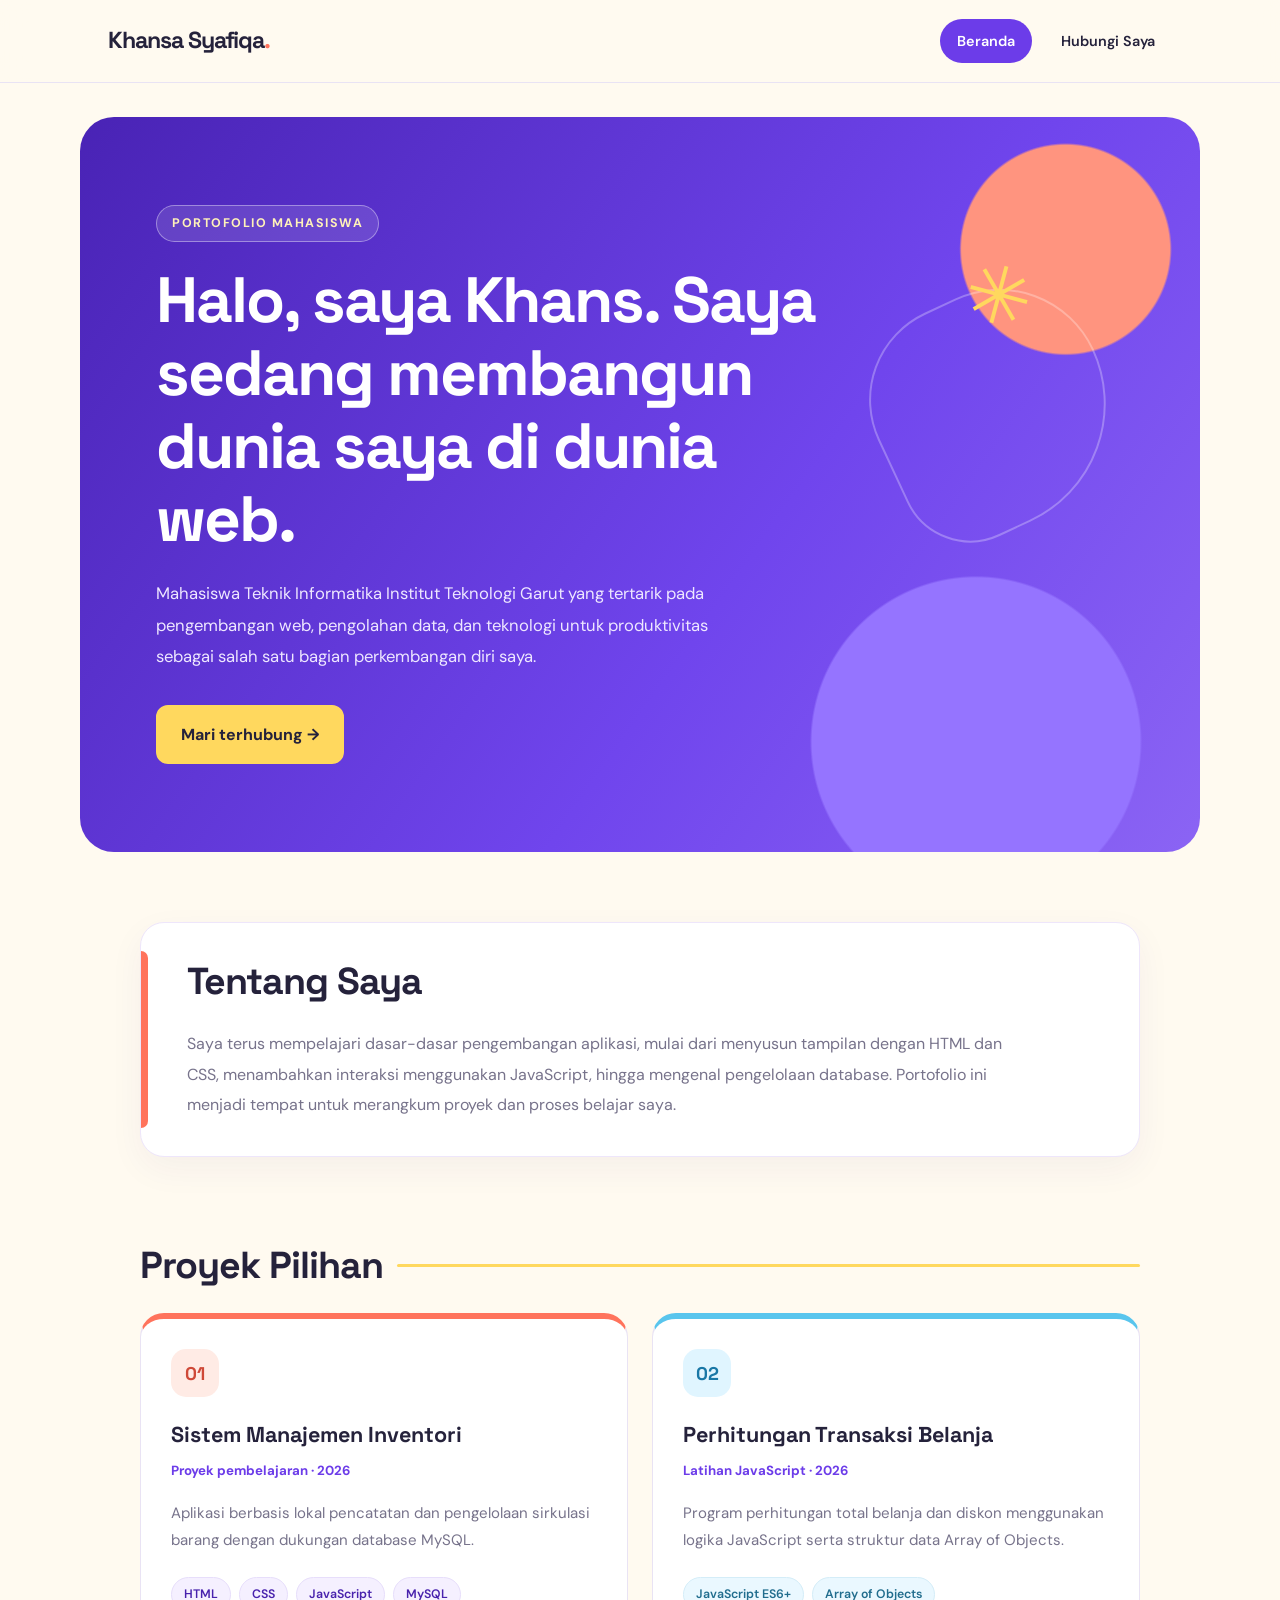
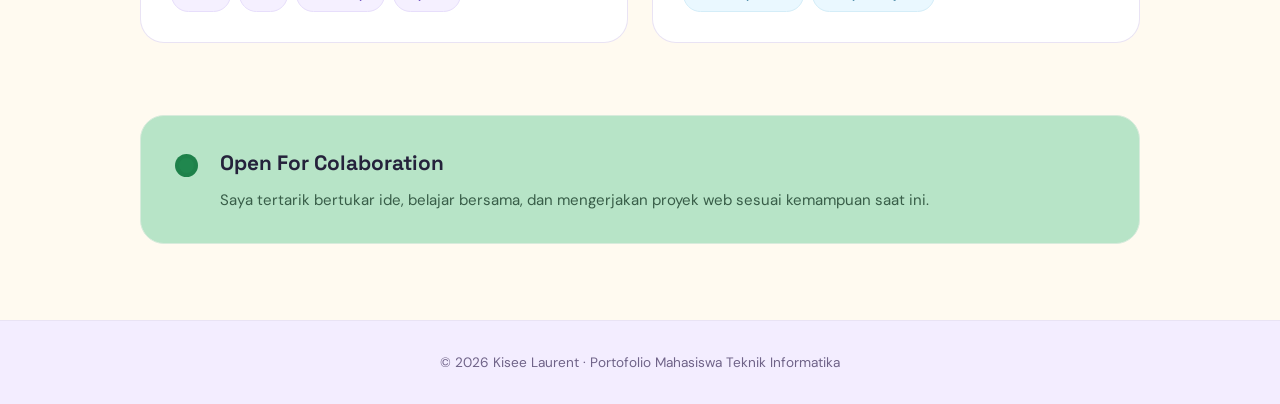
==== P3/index.html @ c059726c "pertemuan 3" ====
<!DOCTYPE html>
<html lang="id">
<head>
    <meta charset="UTF-8">
    <meta name="viewport" content="width=device-width, initial-scale=1.0">
    <title>Portofolio | Khansa Syafiqa</title>
    <link rel="stylesheet" href="style.css">
</head>
<body>
    <header class="site-header">
        <div class="header-inner">
            <h1 class="brand">Khansa Syafiqa<span class="blue">.</span></h1>
            <nav>
                <ul>
                    <li><a class="active" href="index.html">Beranda</a></li>
                    <li><a href="kontak.html">Hubungi Saya</a></li>
                </ul>
            </nav>
        </div>
    </header>

    <main>
        <section class="hero" id="tentang">
            <p class="eyebrow">Portofolio Mahasiswa</p>
            <h2>Halo, saya Khans. Saya sedang membangun dunia saya di dunia web.</h2>
            <p class="intro">
                Mahasiswa Teknik Informatika Institut Teknologi Garut
                yang tertarik pada pengembangan web, pengolahan data,
                dan teknologi untuk produktivitas sebagai salah satu bagian perkembangan diri saya.
            </p>
            <a class="button-link" href="kontak.html">
                Mari terhubung →
            </a>
        </section>

        <section class="about-card">
            <h2 class="section-heading">Tentang Saya</h2>
            <p>
                Saya terus mempelajari dasar-dasar pengembangan aplikasi,
                mulai dari menyusun tampilan dengan HTML dan CSS,
                menambahkan interaksi menggunakan JavaScript, hingga
                mengenal pengelolaan database. Portofolio ini menjadi
                tempat untuk merangkum proyek dan proses belajar saya.
            </p>
        </section>

        <section id="proyek">
            <h2 class="section-heading">Proyek Pilihan</h2>

            <div class="project-grid">
                <article class="project-card">
                    <span class="project-number">01</span>
                    <h3>Sistem Manajemen Inventori</h3>
                    <p class="project-meta">Proyek pembelajaran · 2026</p>
                    <p>
                        Aplikasi berbasis lokal pencatatan dan pengelolaan sirkulasi barang dengan dukungan
                        database MySQL.
                    </p>
                    <div class="tag-list">
                        <span class="tag">HTML</span>
                        <span class="tag">CSS</span>
                        <span class="tag">JavaScript</span>
                        <span class="tag">MySQL</span>
                    </div>
                </article>

                <article class="project-card">
                    <span class="project-number">02</span>
                    <h3>Perhitungan Transaksi Belanja</h3>
                    <p class="project-meta">Latihan JavaScript · 2026</p>
                    <p>
                        Program perhitungan total belanja dan
                        diskon menggunakan logika JavaScript serta
                        struktur data Array of Objects.
                    </p>
                    <div class="tag-list">
                        <span class="tag">JavaScript ES6+</span>
                        <span class="tag">Array of Objects</span>
                    </div>
                </article>
            </div>
        </section>

        <aside class="status-card">
            <span class="status-dot"></span>
            <div>
                <h2>Open for colaboration</h2>
                <p>
                    Saya tertarik bertukar ide, belajar bersama, dan
                    mengerjakan proyek web sesuai kemampuan saat ini.
                </p>
            </div>
        </aside>
    </main>

    <footer class="site-footer">
        <p>© 2026 Kisee Laurent · Portofolio Mahasiswa Teknik Informatika</p>
    </footer>
</body>
</html>
---- P3/style.css ----
@import url('https://fonts.googleapis.com/css2?family=DM+Sans:wght@400;500;600;700&family=Space+Grotesk:wght@400;500;600;700&display=swap');

:root {
    --purple: #6c3ce9;
    --purple-dark: #4822ad;
    --coral: #ff735c;
    --yellow: #ffd85e;
    --blue: #59c5ed;
    --green: #b7e4c7;
    --cream: #fffaf0;
    --white: #ffffff;
    --ink: #25223b;
    --muted: #77738b;
    --line: #e9e3f4;
}

* {
    margin: 0;
    padding: 0;
    box-sizing: border-box;
}

html {
    scroll-behavior: smooth;
}

body {
    font-family: 'DM Sans', sans-serif;
    background: var(--cream);
    color: var(--ink);
    line-height: 1.7;
}

a {
    text-decoration: none;
    color: inherit;
}

.site-header {
    position: sticky;
    top: 0;
    z-index: 10;
    background: rgba(255, 250, 240, 0.94);
    backdrop-filter: blur(14px);
    border-bottom: 1px solid var(--line);
}

.header-inner {
    max-width: 1120px;
    min-height: 82px;
    padding: 18px 28px;
    margin: auto;
    display: flex;
    align-items: center;
    justify-content: space-between;
    gap: 24px;
}

.brand {
    font-family: 'Space Grotesk', sans-serif;
    font-size: 1.45rem;
    font-weight: 700;
    letter-spacing: -1px;
}

.blue {
    color: var(--coral);
}

nav ul {
    display: flex;
    align-items: center;
    gap: 12px;
    list-style: none;
}

nav a {
    display: inline-block;
    padding: 10px 17px;
    border-radius: 50px;
    font-size: 0.9rem;
    font-weight: 600;
    transition: 0.25s ease;
}

nav a:hover {
    background: #eee5ff;
    color: var(--purple);
}

nav a.active {
    background: var(--purple);
    color: var(--white);
}

/* HERO */

.hero {
    position: relative;
    isolation: isolate;
    overflow: hidden;
    max-width: 1120px;
    margin: 34px auto 70px;
    padding: 88px 76px;
    border-radius: 34px;
    color: var(--white);
    background: var(--purple);
    background-image:
        radial-gradient(circle at 88% 18%, #ff947f 0 9%, transparent 9.2%),
        radial-gradient(circle at 80% 85%, #9574ff 0 15%, transparent 15.2%),
        linear-gradient(125deg, #4923b5 0%, #7045ed 60%, #8b64f4 100%);
}

.hero::before {
    content: "";
    position: absolute;
    z-index: -1;
    width: 230px;
    height: 230px;
    right: 8%;
    top: 24%;
    border: 2px solid rgba(255, 255, 255, 0.28);
    border-radius: 48% 52% 65% 35%;
    transform: rotate(-25deg);
}

.hero::after {
    content: "✳";
    position: absolute;
    right: 15%;
    top: 19%;
    font-size: 5rem;
    line-height: 1;
    color: var(--yellow);
    transform: rotate(15deg);
}

.eyebrow {
    display: inline-block;
    margin-bottom: 22px;
    padding: 7px 15px;
    border: 1px solid rgba(255, 255, 255, 0.38);
    border-radius: 50px;
    background: rgba(255, 255, 255, 0.12);
    color: #fff2b9;
    font-size: 0.78rem;
    font-weight: 700;
    letter-spacing: 1.5px;
    text-transform: uppercase;
}

.hero h2 {
    max-width: 710px;
    margin-bottom: 22px;
    font-family: 'Space Grotesk', sans-serif;
    font-size: clamp(2.3rem, 5vw, 4rem);
    font-weight: 700;
    line-height: 1.14;
    letter-spacing: -2px;
}

.intro {
    max-width: 600px;
    margin-bottom: 32px;
    color: #eee7ff;
    font-size: 1.04rem;
    line-height: 1.9;
}

.button-link {
    display: inline-flex;
    align-items: center;
    gap: 12px;
    padding: 14px 23px;
    border: 2px solid var(--yellow);
    border-radius: 12px;
    background: var(--yellow);
    color: var(--ink);
    font-weight: 700;
    transition: transform 0.25s, box-shadow 0.25s;
}

.button-link:hover {
    transform: translateY(-4px);
    box-shadow: 0 9px 0 rgba(35, 20, 80, 0.2);
}

/* SECTION TENTANG */

main > .about-card,
main > #proyek,
.status-card {
    width: min(100% - 56px, 1000px);
    margin-right: auto;
    margin-left: auto;
}

.about-card {
    position: relative;
    margin-bottom: 86px !important;
    padding: 36px 40px 36px 46px;
    border: 1px solid #eee6fb;
    border-radius: 24px;
    background: var(--white);
    box-shadow: 0 12px 35px rgba(64, 37, 111, 0.05);
}

.about-card::before {
    content: "";
    position: absolute;
    top: 28px;
    bottom: 28px;
    left: 0;
    width: 7px;
    border-radius: 0 8px 8px 0;
    background: var(--coral);
}

.section-heading {
    margin-bottom: 25px;
    font-family: 'Space Grotesk', sans-serif;
    font-size: clamp(1.8rem, 3vw, 2.35rem);
    line-height: 1.2;
    letter-spacing: -1px;
}

.about-card p {
    max-width: 850px;
    color: var(--muted);
    line-height: 1.9;
}

/* PROYEK */

#proyek {
    margin-bottom: 72px;
}

#proyek > .section-heading {
    display: flex;
    align-items: center;
    gap: 14px;
}

#proyek > .section-heading::after {
    content: "";
    flex: 1;
    height: 3px;
    border-radius: 5px;
    background: var(--yellow);
}

.project-grid {
    display: grid;
    grid-template-columns: repeat(2, minmax(0, 1fr));
    gap: 24px;
}

.project-card {
    position: relative;
    overflow: hidden;
    padding: 30px;
    border: 1px solid var(--line);
    border-radius: 24px;
    background: var(--white);
    transition: transform 0.25s, box-shadow 0.25s;
}

.project-card:first-child {
    border-top: 6px solid var(--coral);
}

.project-card:last-child {
    border-top: 6px solid var(--blue);
}

.project-card:hover {
    transform: translateY(-7px);
    box-shadow: 0 18px 35px rgba(64, 37, 111, 0.1);
}

.project-number {
    display: inline-flex;
    width: 48px;
    height: 48px;
    align-items: center;
    justify-content: center;
    margin-bottom: 23px;
    border-radius: 15px;
    background: #ffebe5;
    color: #cf4938;
    font-family: 'Space Grotesk', sans-serif;
    font-size: 1.15rem;
    font-weight: 700;
}

.project-card:last-child .project-number {
    background: #e0f5ff;
    color: #1977a6;
}

.project-card h3 {
    margin-bottom: 9px;
    font-family: 'Space Grotesk', sans-serif;
    font-size: 1.35rem;
    line-height: 1.4;
}

.project-meta {
    margin-bottom: 18px;
    color: var(--purple);
    font-size: 0.83rem;
    font-weight: 700;
}

.project-card > p:not(.project-meta) {
    margin-bottom: 23px;
    color: var(--muted);
    font-size: 0.94rem;
    line-height: 1.8;
}

.tag-list {
    display: flex;
    flex-wrap: wrap;
    gap: 8px;
}

.tag {
    padding: 6px 12px;
    border: 1px solid #e7defb;
    border-radius: 50px;
    background: #f5f0ff;
    color: var(--purple-dark);
    font-size: 0.77rem;
    font-weight: 600;
}

.project-card:last-child .tag {
    border-color: #d4edf8;
    background: #eaf8ff;
    color: #216d8e;
}

/* STATUS KOLABORASI */

.status-card {
    display: flex;
    align-items: flex-start;
    gap: 22px;
    margin-bottom: 76px;
    padding: 30px 34px;
    border: 1px solid #d8ebdc;
    border-radius: 24px;
    background: var(--green);
}

.status-dot {
    flex: 0 0 15px;
    width: 15px;
    height: 15px;
    margin-top: 8px;
    border: 4px solid rgba(24, 105, 62, 0.2);
    border-radius: 50%;
    background: #20874e;
    box-sizing: content-box;
}

.status-card h2 {
    margin-bottom: 6px;
    font-family: 'Space Grotesk', sans-serif;
    font-size: 1.3rem;
    text-transform: capitalize;
}

.status-card p {
    color: #385d48;
    font-size: 0.94rem;
}

/* FOOTER */

.site-footer {
    padding: 30px 24px;
    border-top: 1px solid var(--line);
    background: #f3edff;
    color: #6f6388;
    text-align: center;
    font-size: 0.85rem;
}

/* HALAMAN KONTAK */

body:has(form) main {
    width: min(100% - 40px, 760px);
    margin: 48px auto 75px;
    padding: 42px;
    border: 1px solid var(--line);
    border-radius: 26px;
    background: var(--white);
    box-shadow: 0 15px 40px rgba(64, 37, 111, 0.07);
}

body:has(form) header:not(.site-header) {
    padding: 35px 20px;
    background: var(--purple);
    color: var(--white);
    text-align: center;
}

body:has(form) main h2 {
    margin-bottom: 28px;
    font-family: 'Space Grotesk', sans-serif;
    font-size: 1.8rem;
    line-height: 1.3;
}

form p {
    margin-bottom: 22px;
}

form label {
    display: inline-block;
    margin-bottom: 8px;
    color: var(--ink);
    font-size: 0.92rem;
    font-weight: 700;
}

form input,
form select,
form textarea {
    width: 100%;
    padding: 13px 15px;
    border: 1.5px solid #e3dcef;
    border-radius: 12px;
    outline: none;
    background: #fdfbff;
    color: var(--ink);
    font: inherit;
    transition: border-color 0.2s, box-shadow 0.2s;
}

form input:focus,
form select:focus,
form textarea:focus {
    border-color: var(--purple);
    box-shadow: 0 0 0 4px rgba(108, 60, 233, 0.1);
}

form textarea {
    resize: vertical;
}

form button {
    margin: 4px 8px 0 0;
    padding: 12px 20px;
    border: none;
    border-radius: 11px;
    background: var(--purple);
    color: var(--white);
    font: inherit;
    font-weight: 700;
    cursor: pointer;
    transition: transform 0.2s, background 0.2s;
}

form button:hover {
    transform: translateY(-2px);
    background: var(--purple-dark);
}

form button[type="reset"] {
    background: #ffebe5;
    color: #b53e31;
}

body:has(form) footer {
    padding: 25px;
    color: var(--muted);
    text-align: center;
    font-size: 0.85rem;
}

/* RESPONSIVE */

@media (max-width: 900px) {
    .hero {
        margin: 24px;
        padding: 65px 42px;
    }

    .hero::after {
        right: 9%;
        font-size: 3.5rem;
    }

    .hero::before {
        right: 2%;
        width: 170px;
        height: 170px;
    }
}

@media (max-width: 640px) {
    .header-inner {
        min-height: 72px;
        padding: 14px 18px;
        flex-wrap: wrap;
    }

    .brand {
        font-size: 1.2rem;
    }

    nav ul {
        gap: 2px;
    }

    nav a {
        padding: 8px 11px;
        font-size: 0.82rem;
    }

    .hero {
        margin: 18px 14px 48px;
        padding: 48px 25px;
        border-radius: 25px;
    }

    .hero h2 {
        font-size: 2.35rem;
        letter-spacing: -1.2px;
    }

    .hero::before {
        top: auto;
        right: -50px;
        bottom: -55px;
        width: 140px;
        height: 140px;
    }

    .hero::after {
        top: 12%;
        right: 9%;
        font-size: 2.6rem;
    }

    main > .about-card,
    main > #proyek,
    .status-card {
        width: calc(100% - 28px);
    }

    .about-card {
        padding: 29px 25px 29px 30px;
        margin-bottom: 55px !important;
    }

    .section-heading {
        font-size: 1.8rem;
    }

    .project-grid {
        grid-template-columns: 1fr;
        gap: 18px;
    }

    .project-card {
        padding: 25px;
    }

    #proyek {
        margin-bottom: 48px;
    }

    .status-card {
        gap: 15px;
        padding: 24px 20px;
        margin-bottom: 50px;
    }

    body:has(form) main {
        width: calc(100% - 28px);
        margin: 25px auto 45px;
        padding: 26px 20px;
    }

    body:has(form) main h2 {
        font-size: 1.55rem;
    }

    form button {
        margin-bottom: 8px;
    }
}

@media (prefers-reduced-motion: reduce) {
    *,
    *::before,
    *::after {
        scroll-behavior: auto !important;
        transition: none !important;
    }
}
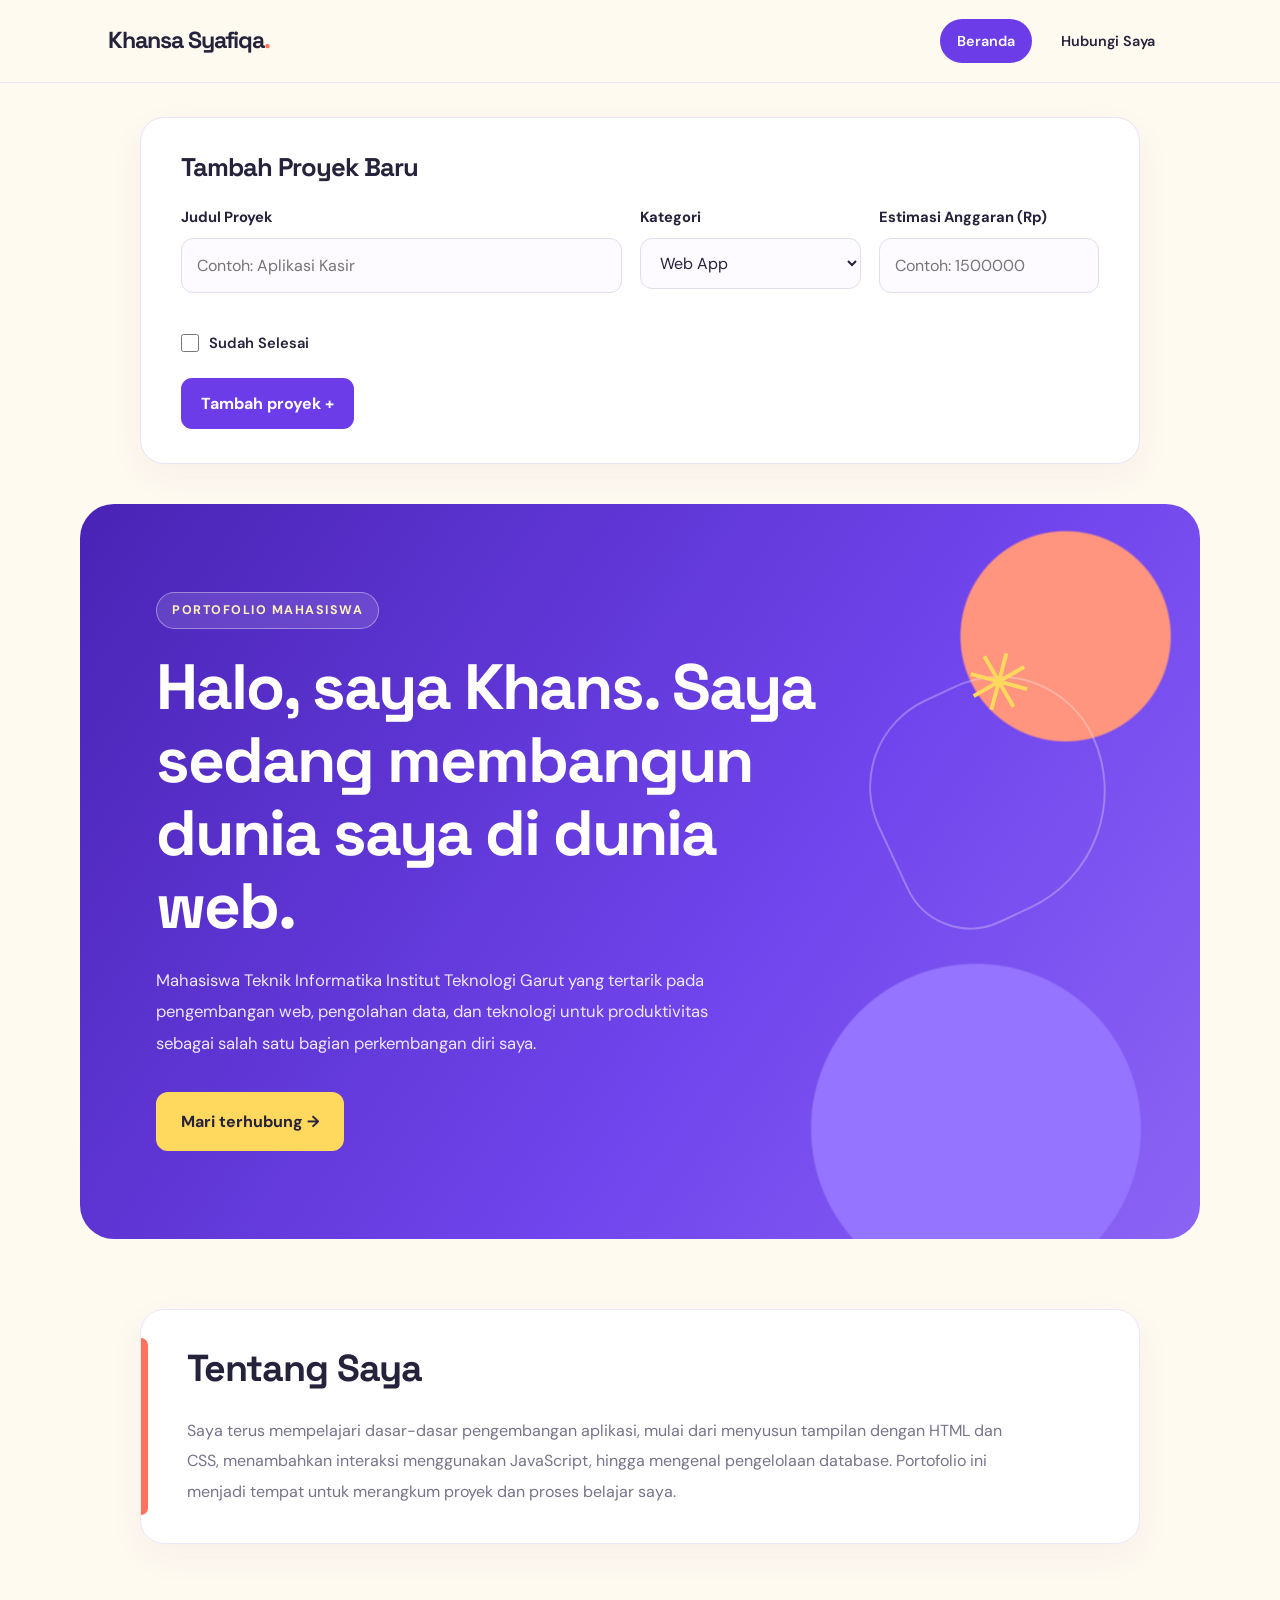
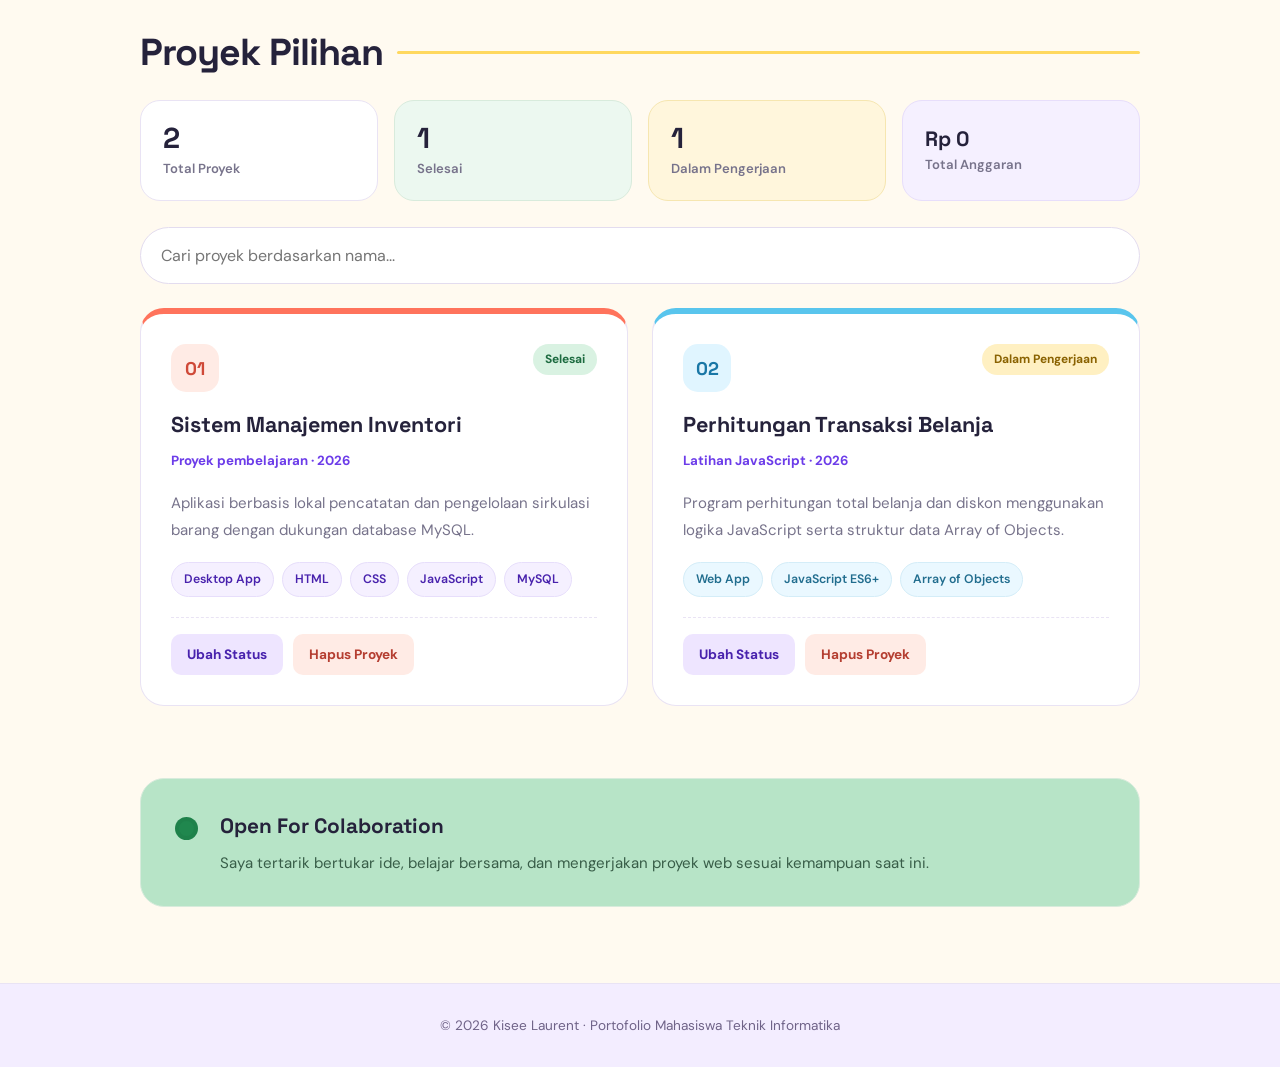
==== commit 0ff97513: "Menyelesaikan tugas manajemen portofolio interaktif" ====
--- a/P3/index.html
+++ b/P3/index.html
@@ -1,4 +1,3 @@
-
 <!DOCTYPE html>
 <html lang="id">
 <head>
@@ -21,6 +20,45 @@
     </header>
 
     <main>
+        <!-- FITUR 1: FORM INPUT PROYEK -->
+        <section class="add-project" id="tambah-proyek">
+            <h2 class="section-heading">Tambah Proyek Baru</h2>
+            <form id="project-form" novalidate>
+                <div class="form-row">
+                    <div class="form-field">
+                        <label for="judul">Judul Proyek</label>
+                        <input type="text" id="judul" name="judul" placeholder="Contoh: Aplikasi Kasir">
+                        <small class="field-error" id="judul-error" role="alert"></small>
+                    </div>
+
+                    <div class="form-field">
+                        <label for="kategori">Kategori</label>
+                        <select id="kategori" name="kategori">
+                            <option value="Web App">Web App</option>
+                            <option value="Mobile App">Mobile App</option>
+                            <option value="Desktop App">Desktop App</option>
+                            <option value="UI/UX Design">UI/UX Design</option>
+                        </select>
+                    </div>
+
+                    <div class="form-field">
+                        <label for="anggaran">Estimasi Anggaran (Rp)</label>
+                        <input type="number" id="anggaran" name="anggaran" placeholder="Contoh: 1500000" min="0" step="any">
+                        <small class="field-error" id="anggaran-error" role="alert"></small>
+                    </div>
+                </div>
+
+                <label class="check-field" for="selesai">
+                    <input type="checkbox" id="selesai" name="selesai">
+                    <span>Sudah Selesai</span>
+                </label>
+
+                <div class="form-actions">
+                    <button type="submit">Tambah proyek +</button>
+                </div>
+            </form>
+        </section>
+
         <section class="hero" id="tentang">
             <p class="eyebrow">Portofolio Mahasiswa</p>
             <h2>Halo, saya Khans. Saya sedang membangun dunia saya di dunia web.</h2>
@@ -48,38 +86,35 @@
         <section id="proyek">
             <h2 class="section-heading">Proyek Pilihan</h2>
 
-            <div class="project-grid">
-                <article class="project-card">
-                    <span class="project-number">01</span>
-                    <h3>Sistem Manajemen Inventori</h3>
-                    <p class="project-meta">Proyek pembelajaran · 2026</p>
-                    <p>
-                        Aplikasi berbasis lokal pencatatan dan pengelolaan sirkulasi barang dengan dukungan
-                        database MySQL.
-                    </p>
-                    <div class="tag-list">
-                        <span class="tag">HTML</span>
-                        <span class="tag">CSS</span>
-                        <span class="tag">JavaScript</span>
-                        <span class="tag">MySQL</span>
-                    </div>
-                </article>
+            <!-- Kartu statistik -->
+            <div class="stats-grid" id="stats">
+                <div class="stat-card">
+                    <span class="stat-value" id="stat-total">0</span>
+                    <span class="stat-label">Total Proyek</span>
+                </div>
+                <div class="stat-card stat-done">
+                    <span class="stat-value" id="stat-selesai">0</span>
+                    <span class="stat-label">Selesai</span>
+                </div>
+                <div class="stat-card stat-progress">
+                    <span class="stat-value" id="stat-proses">0</span>
+                    <span class="stat-label">Dalam Pengerjaan</span>
+                </div>
+                <div class="stat-card stat-budget">
+                    <span class="stat-value" id="stat-anggaran">Rp 0</span>
+                    <span class="stat-label">Total Anggaran</span>
+                </div>
+            </div>
 
-                <article class="project-card">
-                    <span class="project-number">02</span>
-                    <h3>Perhitungan Transaksi Belanja</h3>
-                    <p class="project-meta">Latihan JavaScript · 2026</p>
-                    <p>
-                        Program perhitungan total belanja dan
-                        diskon menggunakan logika JavaScript serta
-                        struktur data Array of Objects.
-                    </p>
-                    <div class="tag-list">
-                        <span class="tag">JavaScript ES6+</span>
-                        <span class="tag">Array of Objects</span>
-                    </div>
-                </article>
+            <!-- FITUR 2: PENCARIAN REAL-TIME -->
+            <div class="search-box">
+                <label for="cari" class="visually-hidden">Cari proyek</label>
+                <input type="search" id="cari" placeholder="Cari proyek berdasarkan nama..." autocomplete="off">
             </div>
+
+            <!-- Daftar proyek dirender oleh script.js -->
+            <div class="project-grid" id="project-list"></div>
+            <p class="empty-state" id="empty-state" hidden></p>
         </section>
 
         <aside class="status-card">
@@ -97,5 +132,7 @@
     <footer class="site-footer">
         <p>© 2026 Kisee Laurent · Portofolio Mahasiswa Teknik Informatika</p>
     </footer>
+
+    <script src="script.js"></script>
 </body>
-</html>+</html>
--- a/P3/style.css
+++ b/P3/style.css
@@ -189,6 +189,7 @@
 /* SECTION TENTANG */
 
 main > .about-card,
+main > .add-project,
 main > #proyek,
 .status-card {
     width: min(100% - 56px, 1000px);
@@ -267,12 +268,12 @@
     transition: transform 0.25s, box-shadow 0.25s;
 }
 
-.project-card:first-child {
+.project-card {
     border-top: 6px solid var(--coral);
 }
 
-.project-card:last-child {
-    border-top: 6px solid var(--blue);
+.project-card:nth-child(even) {
+    border-top-color: var(--blue);
 }
 
 .project-card:hover {
@@ -295,7 +296,7 @@
     font-weight: 700;
 }
 
-.project-card:last-child .project-number {
+.project-card:nth-child(even) .project-number {
     background: #e0f5ff;
     color: #1977a6;
 }
@@ -315,7 +316,7 @@
 }
 
 .project-card > p:not(.project-meta) {
-    margin-bottom: 23px;
+    margin-bottom: 18px;
     color: var(--muted);
     font-size: 0.94rem;
     line-height: 1.8;
@@ -337,7 +338,7 @@
     font-weight: 600;
 }
 
-.project-card:last-child .tag {
+.project-card:nth-child(even) .tag {
     border-color: #d4edf8;
     background: #eaf8ff;
     color: #216d8e;
@@ -392,7 +393,7 @@
 
 /* HALAMAN KONTAK */
 
-body:has(form) main {
+body:has(.contact-wrap) main {
     width: min(100% - 40px, 760px);
     margin: 48px auto 75px;
     padding: 42px;
@@ -402,14 +403,14 @@
     box-shadow: 0 15px 40px rgba(64, 37, 111, 0.07);
 }
 
-body:has(form) header:not(.site-header) {
+body:has(.contact-wrap) header:not(.site-header) {
     padding: 35px 20px;
     background: var(--purple);
     color: var(--white);
     text-align: center;
 }
 
-body:has(form) main h2 {
+body:has(.contact-wrap) main h2 {
     margin-bottom: 28px;
     font-family: 'Space Grotesk', sans-serif;
     font-size: 1.8rem;
@@ -476,16 +477,252 @@
     color: #b53e31;
 }
 
-body:has(form) footer {
+body:has(.contact-wrap) footer {
     padding: 25px;
     color: var(--muted);
     text-align: center;
     font-size: 0.85rem;
 }
 
+/* FORM TAMBAH PROYEK */
+
+.add-project {
+    margin-top: 34px;
+    margin-bottom: 40px !important;
+    padding: 34px 40px;
+    border: 1px solid var(--line);
+    border-radius: 24px;
+    background: var(--white);
+    box-shadow: 0 12px 35px rgba(64, 37, 111, 0.05);
+}
+
+.add-project .section-heading {
+    font-size: 1.6rem;
+    margin-bottom: 20px;
+}
+
+.form-row {
+    display: grid;
+    grid-template-columns: 2fr 1fr 1fr;
+    gap: 18px;
+    margin-bottom: 16px;
+}
+
+.add-project .form-field label {
+    display: inline-block;
+    margin-bottom: 8px;
+    font-size: 0.92rem;
+    font-weight: 700;
+}
+
+.add-project input[type="text"],
+.add-project input[type="number"],
+.add-project select {
+    width: 100%;
+    padding: 13px 15px;
+    border: 1.5px solid #e3dcef;
+    border-radius: 12px;
+    outline: none;
+    background: #fdfbff;
+    color: var(--ink);
+    font: inherit;
+}
+
+.add-project input.invalid {
+    border-color: #d64545;
+    background: #fff5f5;
+}
+
+.field-error {
+    display: block;
+    min-height: 1.2em;
+    margin-top: 6px;
+    color: #c0392b;
+    font-size: 0.82rem;
+    font-weight: 600;
+}
+
+.check-field {
+    display: inline-flex;
+    align-items: center;
+    gap: 10px;
+    margin-bottom: 18px;
+    cursor: pointer;
+    font-weight: 600;
+}
+
+.check-field input {
+    width: 18px;
+    height: 18px;
+    accent-color: var(--purple);
+}
+
+/* STATISTIK */
+
+.stats-grid {
+    display: grid;
+    grid-template-columns: repeat(4, minmax(0, 1fr));
+    gap: 16px;
+    margin-bottom: 26px;
+}
+
+.stat-card {
+    display: flex;
+    flex-direction: column;
+    gap: 2px;
+    padding: 20px 22px;
+    border: 1px solid var(--line);
+    border-radius: 20px;
+    background: var(--white);
+}
+
+.stat-value {
+    font-family: 'Space Grotesk', sans-serif;
+    font-size: 1.8rem;
+    font-weight: 700;
+    line-height: 1.2;
+    overflow-wrap: anywhere;
+}
+
+.stat-budget .stat-value {
+    font-size: 1.3rem;
+    padding-top: 0.35rem;
+}
+
+.stat-label {
+    color: var(--muted);
+    font-size: 0.82rem;
+    font-weight: 600;
+}
+
+.stat-done { background: #ecf8f0; border-color: #d8ebdc; }
+.stat-progress { background: #fff6dc; border-color: #f6e6b0; }
+.stat-budget { background: #f5f0ff; border-color: #e7defb; }
+
+/* PENCARIAN */
+
+.search-box {
+    margin-bottom: 24px;
+}
+
+.search-box input {
+    width: 100%;
+    padding: 14px 20px;
+    border: 1.5px solid #e3dcef;
+    border-radius: 50px;
+    outline: none;
+    background: var(--white);
+    color: var(--ink);
+    font: inherit;
+    transition: border-color 0.2s, box-shadow 0.2s;
+}
+
+.search-box input:focus {
+    border-color: var(--purple);
+    box-shadow: 0 0 0 4px rgba(108, 60, 233, 0.1);
+}
+
+.visually-hidden {
+    position: absolute;
+    width: 1px;
+    height: 1px;
+    overflow: hidden;
+    clip: rect(0 0 0 0);
+    white-space: nowrap;
+}
+
+.empty-state {
+    padding: 32px;
+    border: 2px dashed var(--line);
+    border-radius: 20px;
+    color: var(--muted);
+    text-align: center;
+}
+
+/* KARTU PROYEK DINAMIS */
+
+.card-top {
+    display: flex;
+    align-items: flex-start;
+    justify-content: space-between;
+    gap: 12px;
+}
+
+.card-top .project-number {
+    margin-bottom: 18px;
+}
+
+.status-badge {
+    padding: 5px 12px;
+    border-radius: 50px;
+    font-size: 0.75rem;
+    font-weight: 700;
+}
+
+.status-badge.is-done {
+    background: #d9f2e2;
+    color: #1d6b40;
+}
+
+.status-badge.is-progress {
+    background: #fff0c2;
+    color: #8a6200;
+}
+
+.project-card {
+    display: flex;
+    flex-direction: column;
+}
+
+.project-card .tag-list {
+    margin-bottom: 20px;
+}
+
+.card-actions {
+    display: flex;
+    flex-wrap: wrap;
+    gap: 10px;
+    margin-top: auto;
+    padding-top: 16px;
+    border-top: 1px dashed var(--line);
+}
+
+.card-actions button {
+    padding: 9px 16px;
+    border: none;
+    border-radius: 10px;
+    font: inherit;
+    font-size: 0.85rem;
+    font-weight: 700;
+    cursor: pointer;
+    transition: transform 0.2s, background 0.2s;
+}
+
+.card-actions button:hover {
+    transform: translateY(-2px);
+}
+
+.btn-toggle {
+    background: #eee5ff;
+    color: var(--purple-dark);
+}
+
+.btn-delete {
+    background: #ffebe5;
+    color: #b53e31;
+}
+
 /* RESPONSIVE */
 
 @media (max-width: 900px) {
+    .form-row {
+        grid-template-columns: 1fr;
+    }
+
+    .stats-grid {
+        grid-template-columns: repeat(2, minmax(0, 1fr));
+    }
+
     .hero {
         margin: 24px;
         padding: 65px 42px;
@@ -549,7 +786,8 @@
     }
 
     main > .about-card,
-    main > #proyek,
+    main > .add-project,
+main > #proyek,
     .status-card {
         width: calc(100% - 28px);
     }
@@ -582,13 +820,13 @@
         margin-bottom: 50px;
     }
 
-    body:has(form) main {
+    body:has(.contact-wrap) main {
         width: calc(100% - 28px);
         margin: 25px auto 45px;
         padding: 26px 20px;
     }
 
-    body:has(form) main h2 {
+    body:has(.contact-wrap) main h2 {
         font-size: 1.55rem;
     }
 
